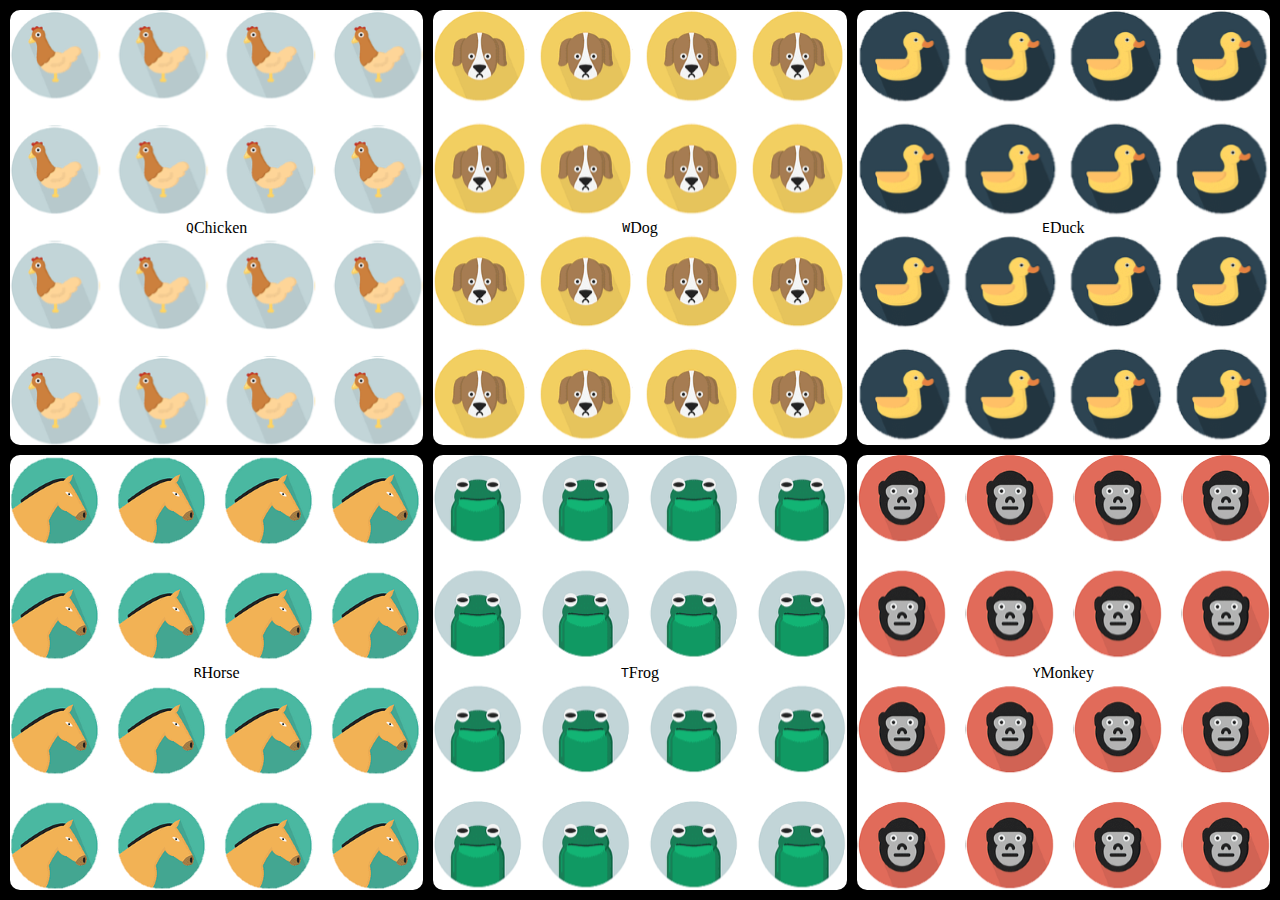
==== JavaScript-AnimalDrumKit/index.html @ 5793afd8 "Add the code responsbile for the key recognition" ====
<!DOCTYPE html>
<html lang="en">
<head>
  <meta charset="UTF-8">
  <meta http-equiv="X-UA-Compatible" content="IE=edge">
  <meta name="viewport" content="width=device-width, initial-scale=1.0">
  <link rel="stylesheet" href="./styles.css">
  <!-- <script src="app.js"></script> -->
  <title>Animal Drum Kit</title>
</head>
<body>
  <div class="drumkit">
    <div class="pads" id="pad1" data-key="1" class="key ui-box q">
      <kbd>Q</kbd>
      <span>Chicken</span>
    </div>
    <div class="pads" id="pad2" data-key="2" class="key ui-box w">
      <kbd>W</kbd>
      <span>Dog</span>
    </div>
    <div class="pads" id="pad3" data-key="3" class="key ui-box e">
      <kbd>E</kbd>
      <span>Duck</span>
    </div>
    <div class="pads" id="pad4" data-key="4" class="key ui-box r">
      <kbd>R</kbd>
      <span>Horse</span>
    </div>
    <div class="pads" id="pad5" data-key="5" class="key ui-box t">
      <kbd>T</kbd>
      <span>Frog</span>
    </div>
    <div class="pads" id="pad6" data-key="6" class="key ui-box y">
      <kbd>Y</kbd>
      <span>Monkey</span>
    </div>
  </div>

  <audio data-key="1" src="./sounds/chicken.mp3"></audio>
  <audio data-key="2" src="./sounds/dog.mp3"></audio>
  <audio data-key="3" src="./sounds/duck.mp3"></audio>
  <audio data-key="4" src="./sounds/frog.mp3"></audio>
  <audio data-key="5" src="./sounds/horse.mp3"></audio>
  <audio data-key="6" src="./sounds/monkey.mp3"></audio>
</body>
</html>
---- JavaScript-AnimalDrumKit/styles.css ----
* {
  margin: 0;
  padding: 0;
}

body {
  background-color: black;
}

.drumkit{
  display: flex;
  flex-wrap: wrap;
  justify-content: center;
  height: 100vh;
}

.pads{
  display: flex;
  justify-content: center;
  align-items: center;
  flex: 1 0 calc(33.33% - 20px);
  border-radius: 10px;
  background: white;
}

#pad1 {
  margin: 10px;
  background-image: url("./icons/chicken.png");
  background-repeat: space;
}

#pad2 {
  margin-top: 10px;
  margin-bottom: 10px;
  background-image: url("./icons/dog.png");
  background-repeat: space;
}

#pad3 {
  margin: 10px;
  background-image: url("./icons/duck.png");
  background-repeat: space;
}

#pad4 {
  margin-bottom: 10px;
  margin-left: 10px;
  background-image: url("./icons/horse.png");
  background-repeat: space;
}

#pad5 {
  margin-left: 10px;
  margin-right: 10px;
  margin-bottom: 10px;
  background-image: url("./icons/frog.png");
  background-repeat: space;
}

#pad6 {
  margin-bottom: 10px;
  margin-right: 10px;
  background-image: url("./icons/monke.png");
  background-repeat: space;
}
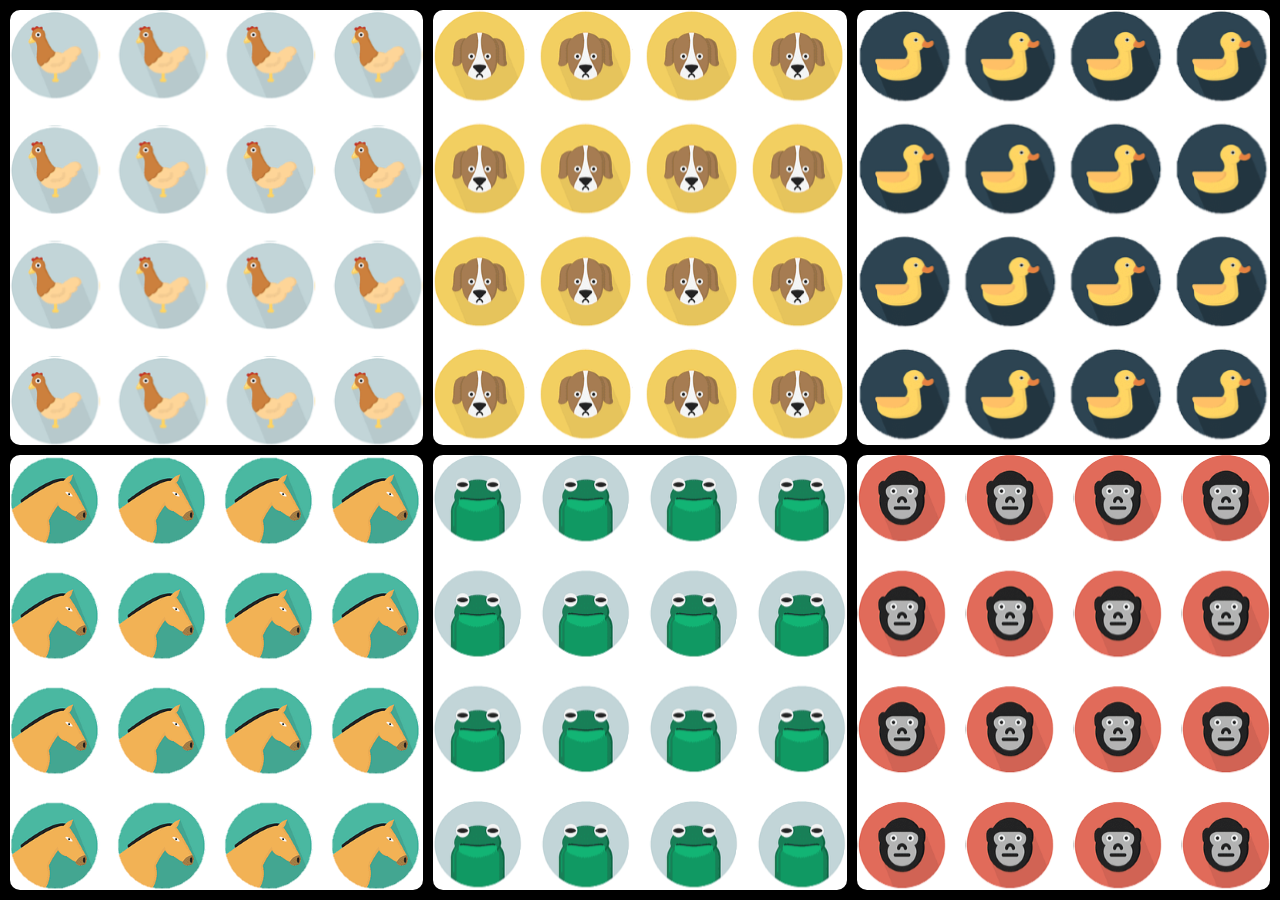
==== commit 34f93629: "Create the keycodes with an addEventListener function" ====
--- a/JavaScript-AnimalDrumKit/index.html
+++ b/JavaScript-AnimalDrumKit/index.html
@@ -5,14 +5,32 @@
   <meta http-equiv="X-UA-Compatible" content="IE=edge">
   <meta name="viewport" content="width=device-width, initial-scale=1.0">
   <link rel="stylesheet" href="./styles.css">
-  <!-- <script src="app.js"></script> -->
+  <script src="script.js"></script>
   <title>Animal Drum Kit</title>
 </head>
 <body>
   <div class="drumkit">
+    <div class="pads" id="pad1"></div>
+    <div class="pads" id="pad2"></div>
+    <div class="pads" id="pad3"></div>
+    <div class="pads" id="pad4"></div>
+    <div class="pads" id="pad5"></div>
+    <div class="pads" id="pad6"></div>
+  </div>
+
+  <audio data-key="65" src="./sounds/chicken.mp3"></audio>
+  <audio data-key="83" src="./sounds/dog.mp3"></audio>
+  <audio data-key="68" src="./sounds/duck.mp3"></audio>
+  <audio data-key="70" src="./sounds/frog.mp3"></audio>
+  <audio data-key="71" src="./sounds/horse.mp3"></audio>
+  <audio data-key="74" src="./sounds/monkey.mp3"></audio>
+</body>
+</html>
+
+<!-- <div class="drumkit">
     <div class="pads" id="pad1" data-key="1" class="key ui-box q">
       <kbd>Q</kbd>
-      <span>Chicken</span>
+      <span>Chicken</span>s
     </div>
     <div class="pads" id="pad2" data-key="2" class="key ui-box w">
       <kbd>W</kbd>
@@ -22,11 +40,11 @@
       <kbd>E</kbd>
       <span>Duck</span>
     </div>
-    <div class="pads" id="pad4" data-key="4" class="key ui-box r">
+    <div class="pads" id="pad1" data-key="1" class="key ui-box r">
       <kbd>R</kbd>
       <span>Horse</span>
     </div>
-    <div class="pads" id="pad5" data-key="5" class="key ui-box t">
+    <div class="pads" id="pad1" data-key="1" class="key ui-box t">
       <kbd>T</kbd>
       <span>Frog</span>
     </div>
@@ -34,13 +52,4 @@
       <kbd>Y</kbd>
       <span>Monkey</span>
     </div>
-  </div>
-
-  <audio data-key="1" src="./sounds/chicken.mp3"></audio>
-  <audio data-key="2" src="./sounds/dog.mp3"></audio>
-  <audio data-key="3" src="./sounds/duck.mp3"></audio>
-  <audio data-key="4" src="./sounds/frog.mp3"></audio>
-  <audio data-key="5" src="./sounds/horse.mp3"></audio>
-  <audio data-key="6" src="./sounds/monkey.mp3"></audio>
-</body>
-</html>+  </div> -->
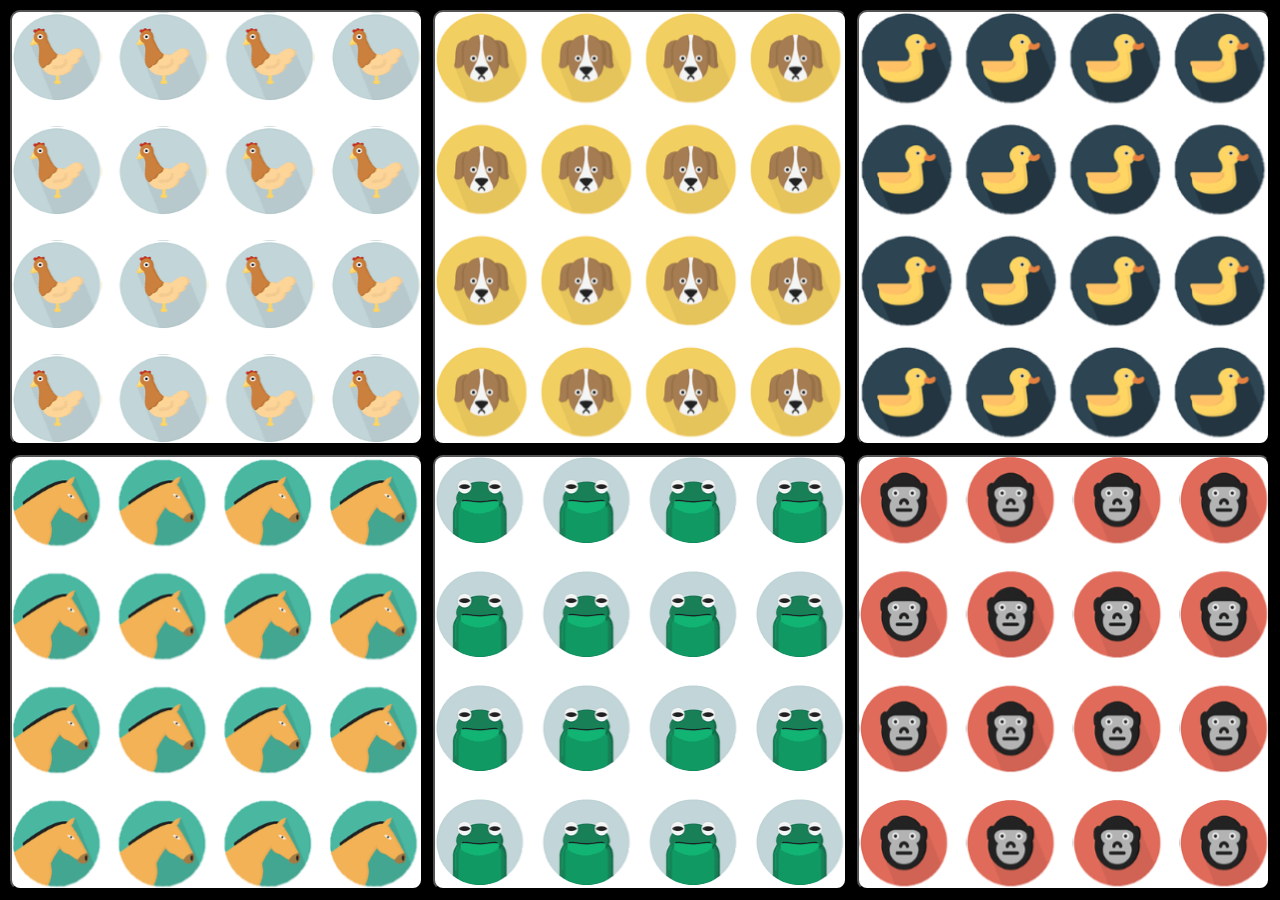
==== commit c39c09a4: "Add the sound and onclilick function" ====
--- a/JavaScript-AnimalDrumKit/index.html
+++ b/JavaScript-AnimalDrumKit/index.html
@@ -10,12 +10,12 @@
 </head>
 <body>
   <div class="drumkit">
-    <div class="pads" id="pad1"></div>
-    <div class="pads" id="pad2"></div>
-    <div class="pads" id="pad3"></div>
-    <div class="pads" id="pad4"></div>
-    <div class="pads" id="pad5"></div>
-    <div class="pads" id="pad6"></div>
+    <button class="pads" id="pad1"></button>
+    <button class="pads" id="pad2"></button>
+    <button class="pads" id="pad3"></button>
+    <button class="pads" id="pad4"></button>
+    <button class="pads" id="pad5"></button>
+    <button class="pads" id="pad6"></button>
   </div>
 
   <audio data-key="65" src="./sounds/chicken.mp3"></audio>
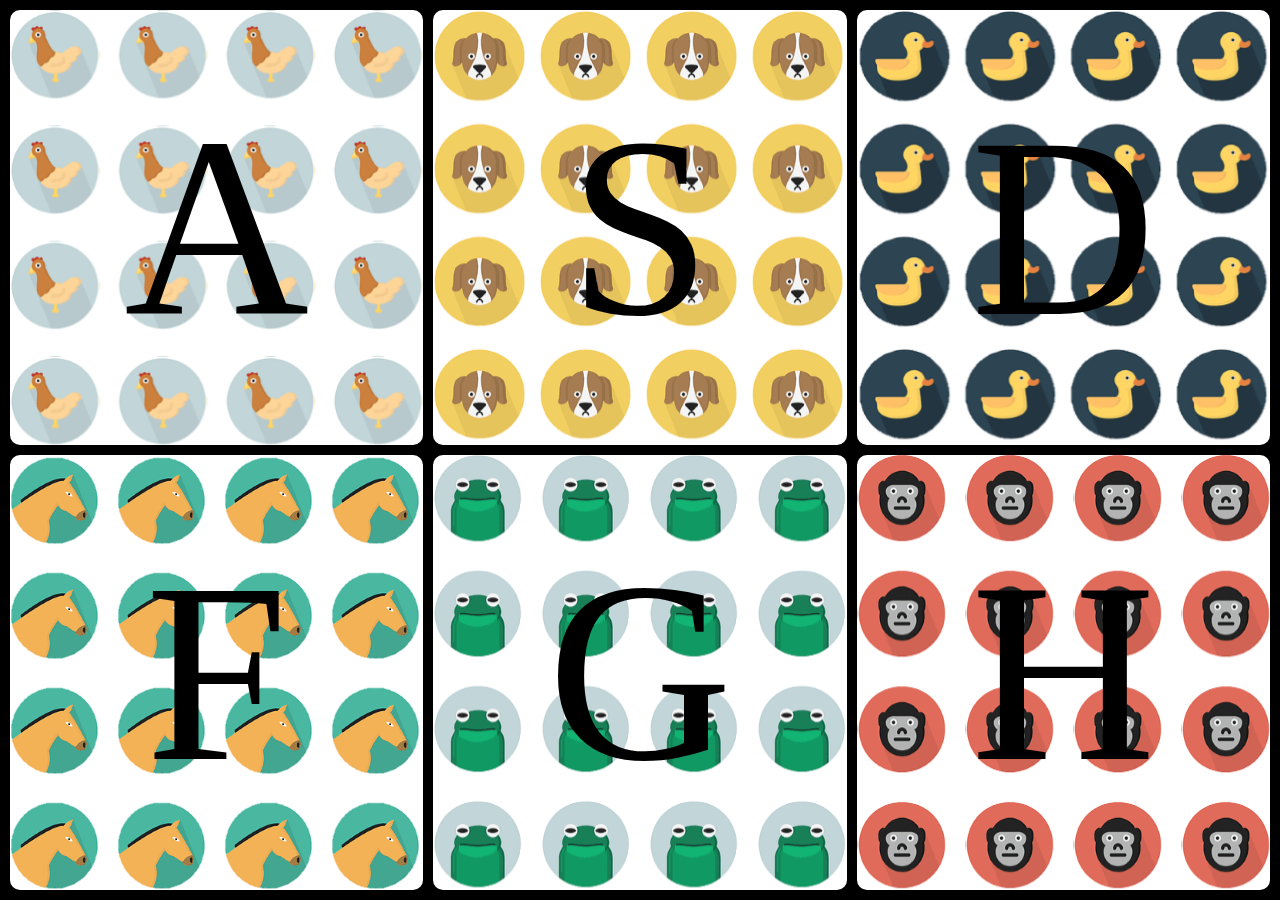
==== commit bdc98897: "Rename mthe monkey.mp3 filee" ====
--- a/JavaScript-AnimalDrumKit/index.html
+++ b/JavaScript-AnimalDrumKit/index.html
@@ -9,13 +9,34 @@
   <title>Animal Drum Kit</title>
 </head>
 <body>
-  <div class="drumkit">
+  <!-- <div class="drumkit">
     <button class="pads" id="pad1"></button>
     <button class="pads" id="pad2"></button>
     <button class="pads" id="pad3"></button>
     <button class="pads" id="pad4"></button>
     <button class="pads" id="pad5"></button>
     <button class="pads" id="pad6"></button>
+  </div> -->
+
+  <div class="drumkit">
+    <div class="pads" id="pad1" data-key="65" class="key ui-box q">
+      <kbd class="text">A</kbd>
+    </div>
+    <div class="pads" id="pad2" data-key="83" class="key ui-box w">
+      <kbd class="text">S</kbd>
+    </div>
+    <div class="pads" id="pad3" data-key="68" class="key ui-box e">
+      <kbd class="text">D</kbd>
+    </div>
+    <div class="pads" id="pad4" data-key="70" class="key ui-box r">
+      <kbd class="text">F</kbd>
+    </div>
+    <div class="pads" id="pad5" data-key="71" class="key ui-box t">
+      <kbd class="text">G</kbd>
+    </div>
+    <div class="pads" id="pad6" data-key="74" class="key ui-box y">
+      <kbd class="text">H</kbd>
+    </div>
   </div>
 
   <audio data-key="65" src="./sounds/chicken.mp3"></audio>
@@ -27,29 +48,4 @@
 </body>
 </html>
 
-<!-- <div class="drumkit">
-    <div class="pads" id="pad1" data-key="1" class="key ui-box q">
-      <kbd>Q</kbd>
-      <span>Chicken</span>s
-    </div>
-    <div class="pads" id="pad2" data-key="2" class="key ui-box w">
-      <kbd>W</kbd>
-      <span>Dog</span>
-    </div>
-    <div class="pads" id="pad3" data-key="3" class="key ui-box e">
-      <kbd>E</kbd>
-      <span>Duck</span>
-    </div>
-    <div class="pads" id="pad1" data-key="1" class="key ui-box r">
-      <kbd>R</kbd>
-      <span>Horse</span>
-    </div>
-    <div class="pads" id="pad1" data-key="1" class="key ui-box t">
-      <kbd>T</kbd>
-      <span>Frog</span>
-    </div>
-    <div class="pads" id="pad6" data-key="6" class="key ui-box y">
-      <kbd>Y</kbd>
-      <span>Monkey</span>
-    </div>
-  </div> -->
+
--- a/JavaScript-AnimalDrumKit/styles.css
+++ b/JavaScript-AnimalDrumKit/styles.css
@@ -62,4 +62,10 @@
   margin-right: 10px;
   background-image: url("./icons/monke.png");
   background-repeat: space;
-} +} 
+
+.text {
+  font-size: 20vw;
+  /* font-style: italic; */
+  font-family: Itim;
+}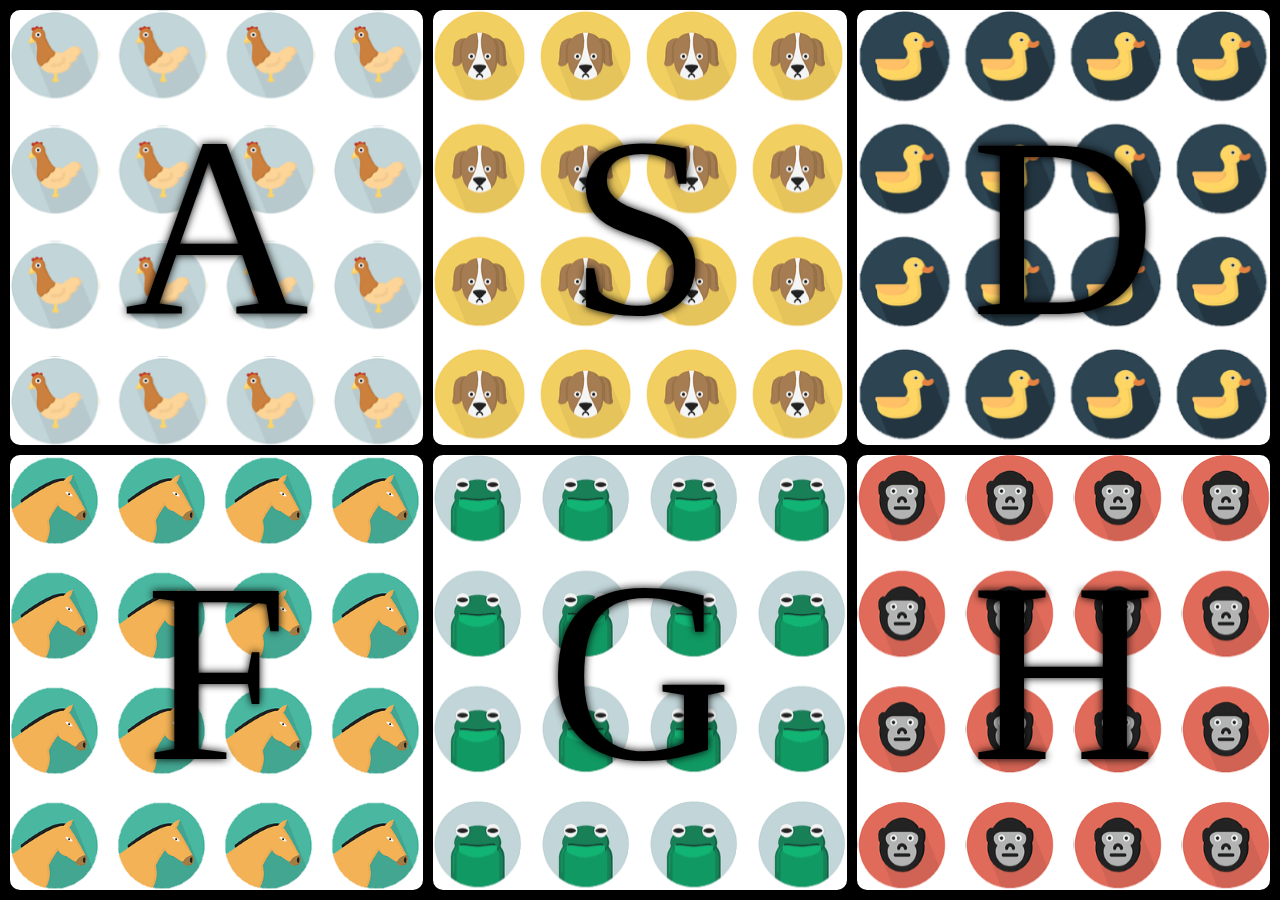
==== commit 96e2872f: "Adjust the script formatting, along with further stylistic changes to the font" ====
--- a/JavaScript-AnimalDrumKit/index.html
+++ b/JavaScript-AnimalDrumKit/index.html
@@ -9,14 +9,6 @@
   <title>Animal Drum Kit</title>
 </head>
 <body>
-  <!-- <div class="drumkit">
-    <button class="pads" id="pad1"></button>
-    <button class="pads" id="pad2"></button>
-    <button class="pads" id="pad3"></button>
-    <button class="pads" id="pad4"></button>
-    <button class="pads" id="pad5"></button>
-    <button class="pads" id="pad6"></button>
-  </div> -->
 
   <div class="drumkit">
     <div class="pads" id="pad1" data-key="65" class="key ui-box q">
@@ -34,7 +26,7 @@
     <div class="pads" id="pad5" data-key="71" class="key ui-box t">
       <kbd class="text">G</kbd>
     </div>
-    <div class="pads" id="pad6" data-key="74" class="key ui-box y">
+    <div class="pads" id="pad6" data-key="72" class="key ui-box y">
       <kbd class="text">H</kbd>
     </div>
   </div>
@@ -42,9 +34,9 @@
   <audio data-key="65" src="./sounds/chicken.mp3"></audio>
   <audio data-key="83" src="./sounds/dog.mp3"></audio>
   <audio data-key="68" src="./sounds/duck.mp3"></audio>
-  <audio data-key="70" src="./sounds/frog.mp3"></audio>
-  <audio data-key="71" src="./sounds/horse.mp3"></audio>
-  <audio data-key="74" src="./sounds/monkey.mp3"></audio>
+  <audio data-key="70" src="./sounds/horse.mp3"></audio>
+  <audio data-key="71" src="./sounds/frog.mp3"></audio>
+  <audio data-key="72" src="./sounds/monkey.mp3"></audio>
 </body>
 </html>
 
--- a/JavaScript-AnimalDrumKit/styles.css
+++ b/JavaScript-AnimalDrumKit/styles.css
@@ -21,6 +21,14 @@
   flex: 1 0 calc(33.33% - 20px);
   border-radius: 10px;
   background: white;
+  transition: all .07s ease;
+  text-shadow: 0 0 .5rem black;
+}
+
+.playing {
+  transform: scale(1.1);
+  border-color: #ffc600;
+  box-shadow: 0 0 1rem #ffc600;
 }
 
 #pad1 {
@@ -60,12 +68,11 @@
 #pad6 {
   margin-bottom: 10px;
   margin-right: 10px;
-  background-image: url("./icons/monke.png");
+  background-image: url("./icons/monkey.png");
   background-repeat: space;
 } 
 
 .text {
   font-size: 20vw;
-  /* font-style: italic; */
   font-family: Itim;
 }